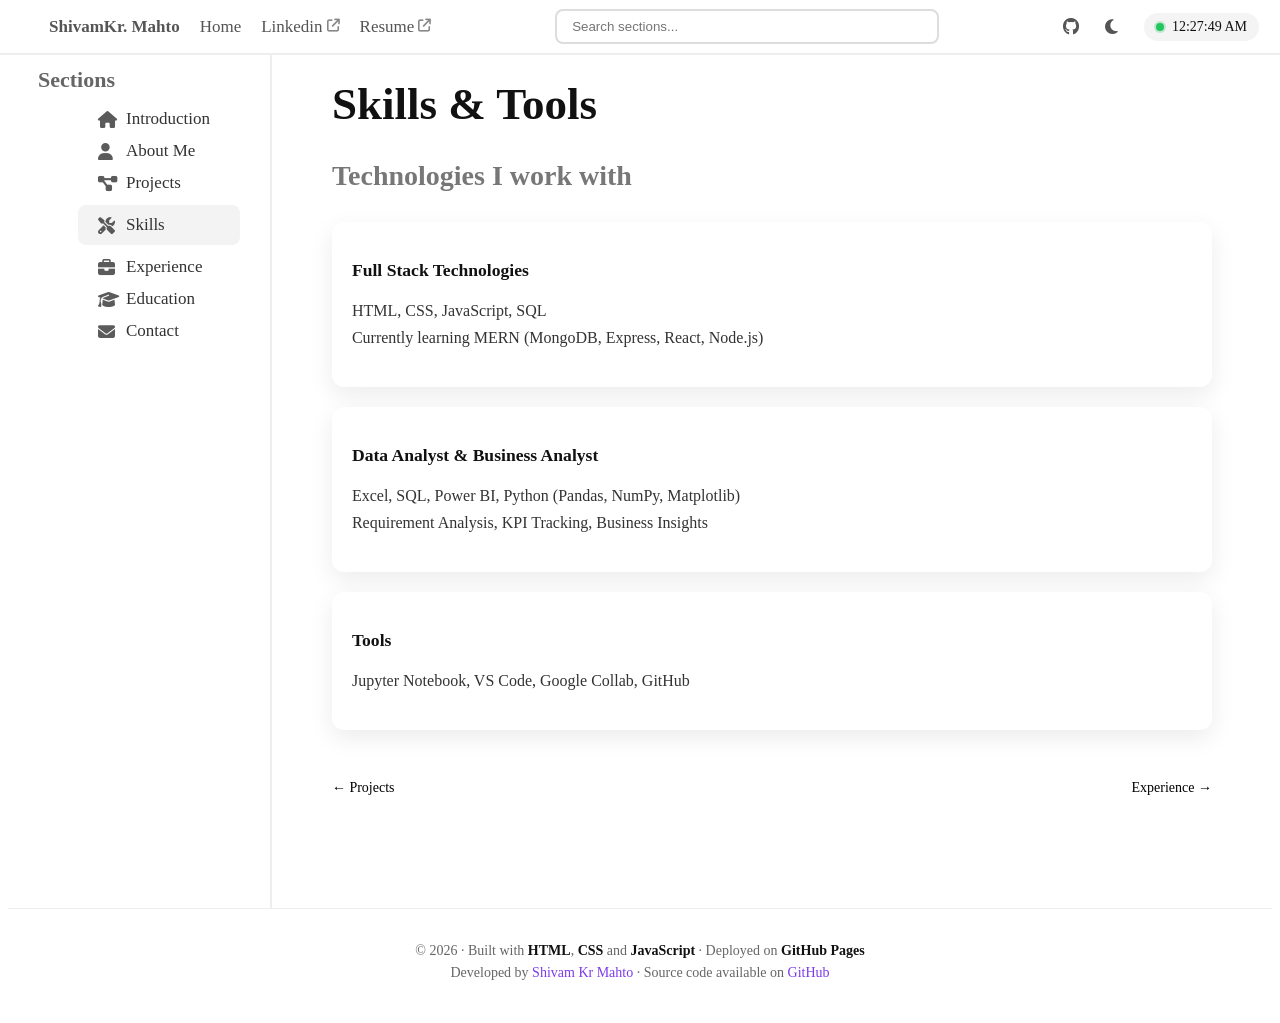
==== skills.html @ b014fe9d "Portfolio Website" ====
<!DOCTYPE html>
<html lang="en">

<head>
    <meta charset="UTF-8">
    <title>Shivam Kr Mahto | Skills</title>
  <link rel="icon" type="image/png" href="assets/image.png">

    <link href="https://fonts.googleapis.com/css2?family=Inter:wght@300;400;600;700&display=swap" rel="stylesheet">
    <link href="https://cdnjs.cloudflare.com/ajax/libs/font-awesome/6.5.0/css/all.min.css" rel="stylesheet">
    <link rel="stylesheet" href="css/style.css">
</head>

<body>

    <header class="topbar">
        <div class="left-top">
            <a href="index.html"><span class="brand">ShivamKr. Mahto</span></a>
            <a href="index.html">Home</a>
            <a href="https://www.linkedin.com/in/shivam-kumar-mahto-b7a84a311" target="_blank" class="external-link">
                Linkedin <i class="fa-solid fa-arrow-up-right-from-square"></i>
            </a>

            <a href="https://drive.google.com/file/d/10IWMMo92AAjVeqidFyqEpV32Dkv54fyv/view?usp=sharing" target="_blank"
                class="external-link">
                Resume <i class="fa-solid fa-arrow-up-right-from-square"></i>
            </a>
        </div>

        <!-- <div class="center-top">
        <input type="text" placeholder="Search sections...">
    </div> -->


        <!-- Search trigger -->
        <div class="center-top">
            <input type="text" id="searchTrigger" placeholder="Search sections..." readonly>
        </div>

        <div class="right-top"
            <a href="https://github.com/ShivamMahto2105" target="_blank">
                <i class="fa-brands fa-github"></i>
            </a>

            <i class="fa-solid fa-moon" id="themeToggle"></i>
            <div class="time-pill">
                <span class="status-dot"></span>
                <span id="time"></span>
            </div>
        </div>
    </header>

    <!-- ===== SEARCH MODAL ===== -->
    <div class="search-overlay" id="searchOverlay">
        <div class="search-box">
            <div class="search-header">
                <input type="text" id="searchInput" placeholder="Type a command or search...">
                <span class="close-btn" id="closeSearch">&times;</span>
            </div>

            <div class="search-results">
                <div class="search-item active" data-link="index.html">
                    <i class="fa-solid fa-house"></i> Home
                </div>
                <div class="search-item" data-link="about.html">
                    <i class="fa-solid fa-user"></i> About Me
                </div>
                <div class="search-item" data-link="project.html">
                    <i class="fa-solid fa-diagram-project"></i> Projects
                </div>
                <div class="search-item" data-link="skills.html">
                    <i class="fa-solid fa-screwdriver-wrench"></i> Skills
                </div>
                <div class="search-item" data-link="experience.html">
                    <i class="fa-solid fa-briefcase"></i> Experience
                </div>
                <div class="search-item" data-link="education.html">
                    <i class="fa-solid fa-graduation-cap"></i> Education
                </div>
                <div class="search-item" data-link="contact.html">
                    <i class="fa-solid fa-envelope"></i> Contact
                </div>
            </div>
        </div>
    </div>

    <!-- Main -->
    <div class="container">

        <aside class="sidebar">
            <h4 class="section-title">Sections</h4>
            <ul class="nav">
                <li>
                    <a href="index.html">
                        <i class="fa-solid fa-house"></i> Introduction
                    </a>
                </li>

                <li>
                    <a href="about.html">
                        <i class="fa-solid fa-user"></i> About Me
                    </a>
                </li>

                <li>
                    <a href="project.html">
                        <i class="fa-solid fa-diagram-project"></i> Projects
                    </a>
                </li>

                <li class="active">
                    <i class="fa-solid fa-screwdriver-wrench"></i> Skills
                    </a>
                </li>

                <li>
                    <a href="experience.html">
                        <i class="fa-solid fa-briefcase"></i> Experience
                    </a>
                </li>

                <li>
                    <a href="education.html">
                        <i class="fa-solid fa-graduation-cap"></i> Education
                    </a>
                </li>

                <li>
                    <a href="contact.html">
                        <i class="fa-solid fa-envelope"></i> Contact
                    </a>
                </li>
            </ul>

        </aside>

        <main class="content">

            <h1>Skills & Tools</h1>
            <h2 class="subtitle">Technologies I work with</h2>

            <div class="skill-box">
                <h3>Full Stack Technologies</h3>
                <p>HTML, CSS, JavaScript, SQL<br>Currently learning MERN (MongoDB, Express, React, Node.js)</p>
            </div>

            <div class="skill-box">
                <h3>Data Analyst & Business Analyst</h3>
                <p>
                    Excel, SQL, Power BI, Python (Pandas, NumPy, Matplotlib)<br>
                    Requirement Analysis, KPI Tracking, Business Insights
                </p>
            </div>

            <div class="skill-box">
                <h3>Tools</h3>
                <p>Jupyter Notebook, VS Code, Google Collab, GitHub</p>
            </div>
            <div class="page-nav">
                <a href="project.html">← Projects</a>
                <a href="experience.html">Experience →</a>
            </div>

        </main>

    </div>

    <footer class="site-footer">
        <p class="footer-line">
            © <span id="year"></span> · Built with
            <strong>HTML</strong>, <strong>CSS</strong> and <strong>JavaScript</strong>
            · Deployed on <strong>GitHub Pages</strong>
        </p>

        <p class="footer-line">
            Developed by
            <a href="index.html" target="_blank">Shivam Kr Mahto</a>
            · Source code available on
            <a href="https://github.com/ShivamMahto2105" target="_blank">GitHub</a>
        </p>
    </footer>

    <!-- SCRIPTS -->
    <script src="js/script.js"></script>

</body>

</html>
---- css/style.css ----
/* =* {
    box-sizing: border-box;
    font-family: 'Inter', sans-serif;
} */
html {
    scroll-behavior: smooth;
}
body {
    background: #ffffff;
    color: #111;
}

/* ================= TOP BAR ================= */
/* .topbar {
    position: fixed;
    top: 0;
    left: 0;
    right: 0;

    height: 53px;
    display: flex;
    align-items: center;
    justify-content: space-between;
    padding: 0 32px;

    background: rgba(255, 255, 255, 0);
     backdrop-filter: blur(0px);
    border-bottom: 1px solid transparent;

    transition:
        background 0.25s ease,
        box-shadow 0.25s ease,
        backdrop-filter 0.25s ease,
        border-color 0.25s ease;

    z-index: 1000; 
 }   */

.topbar.scrolled {
    background: rgba(255, 255, 255, 0.85);
    backdrop-filter: blur(10px);
    box-shadow: 0 6px 20px rgba(0, 0, 0, 0.08);
    border-bottom: 1px solid rgba(0, 0, 0, 0.06);
}

body.dark .topbar.scrolled {
    background: rgba(15, 15, 15, 0.8);
    box-shadow: 0 6px 20px rgba(0, 0, 0, 0.5);
    border-bottom: 1px solid rgba(255, 255, 255, 0.08);
}

/* ================= TOP BAR ================= */
/* .topbar {
    position: sticky;
    top: 0;
    z-index: 1000;

    height: 56px;
    padding: 0 32px;
    /* more side spacing */
    /* background: #fff;
    border-bottom: 1px solid #eee;
} 
/* Space between brand & links */
.left-top {
    gap: 22px;
    margin-left: 25px;
}
/* .brand {
    font-size: 17px;
    font-weight: 700;
    margin-right: 20px;
}  */

/* Right section spacing */
.right-top {
    gap: 20px;
    margin-right: 45px;
}

/* ================= TIME PILL ================= */
.time-pill {
    display: flex;
    align-items: center;
    gap: 8px;

    padding: 6px 12px;
    border-radius: 999px;
    background: #f4f4f5;
    font-size: 14px;
    font-weight: 500;
    color: #111;
}

/* Green dot */
.status-dot {
    width: 8px;
    height: 8px;
    border-radius: 50%;
    background: #22c55e;
    /* green */
    box-shadow: 0 0 0 2px rgba(34, 197, 94, 0.25);
}

body.dark .topbar {
    background: #0f0f0f;
    border-color: #222;
}

body.dark .time-pill {
    background: #1f1f1f;
    color: #e5e5e5;
}

.topbar {
    position: fixed;
    top: 0;
    left: 0;
    width: 100%;
    height: 53px;

    background: #ffffff;
    z-index: 1000;

    border-bottom: 1px solid #eee;

    display: flex;
    align-items: center;
    justify-content: space-between;
    padding: 0 24px; 
}

body.dark .topbar {
    background: #111;
}

.topbar.scrolled {
    box-shadow: 0 6px 20px rgba(0, 0, 0, 0.08);
}

/* body.dark .topbar.scrolled {
    box-shadow: 0 6px 20px rgba(0, 0, 0, 0.4);
} */

.topbar.scrolled {
    box-shadow: 0 6px 20px rgba(0, 0, 0, 0.08);
}

body.dark .topbar.scrolled {
    box-shadow: 0 6px 20px rgba(0, 0, 0, 0.4);
}

.topbar {
    height: 53px;
    border-bottom: 2px solid #eee;
    display: flex;
    align-items: center;
    justify-content: space-between;
    padding: 0 24px;
}

.left-top {
    display: flex;
    justify-content: space-between;
    align-items: center;
    gap: 20px;
}

.arrow {
    font-size: 1.2em;
    opacity: 1;
    margin-right: 0px;
}
.brand {
    font-size: 17px;
    font-weight: 700;
}

.left-top a {
    text-decoration: none;
    color: #555;
    font-size: 17px;
}

.center-top input {
    width: 350px;
    padding: 8px 15px;
    border-radius: 8px;
    border: 2px solid #ddd;
}

.right-top {
    display: flex;
    justify-content: space-around;
    align-items: center;
    gap: 26px;
    font-size: 17px;
}

/* Linkdin Resume Icon Large */
.external-link {
    color: #1c1a1a;
    transition: color 0.2s ease;
}

.external-link i {
    font-size: 0.75em;
    opacity: 0.7;
    transition: transform 0.2s ease, opacity 0.2s ease;
}

body.dark .external-link {
    color: #aaa;
}

body.dark .external-link:hover {
    color: #fff;
}

/* Hover effect */
.external-link:hover {
    color: #000;
}

.external-link:hover i {
    transform: scale(1.09) translate(1px, -1px);
    opacity: 1;
}


.external-link {
    display: inline-flex;
    align-items: center;
    gap: 4px;
}

.external-link i {
    font-size: 0.75em;
    opacity: 0.7;
}

/* ================= LAYOUT ================= */
.container {
    display: flex;
}

/* SIDEBAR */
.sidebar {
    width: 290px;
    padding: 30px;
    border-right: 2px solid #eee;
    min-height: calc(100vh - 60px);
}

.section-title {
    font-size: 22px;
    margin-bottom: 15px;
    color: #666;
}

.nav {
    list-style: none;
}

.nav li {
    padding: 10px 20px;
    font-size: 17px;
    color: #333;
    border-radius: 8px;
    cursor: pointer;
    position: relative;
    margin-bottom: 12px;
}
.nav li a {
    text-decoration: none;
    color: inherit;
    position: absolute;
    inset: 0;
    padding: 8px 20px;
}

.nav li.active,
.nav li:hover {
    background: #f3f3f3;
}
/* CONTENT */
.content {
    padding: 40px 60px;
    width: 100%;
}

.content h1 {
    font-size: 45px;
    font-weight: 700;
}

.subtitle {
    font-size: 28px;
    font-weight: 600;
    color: #777;
    margin: 10px 0 30px;
}

.content p {
    max-width: 700px;
    line-height: 1.7;
    margin-bottom: 16px;
    color: #333;
}

/* BUTTONS */
.buttons {
    margin-top: 20px;
    display: flex;
    gap: 12px;
}

/* Mail Hover Effect */
.btn.outline.send-mail:hover {
    background: #f2f2f2;
    color: #000;
}

body.dark .btn.outline.send-mail:hover {
    background: #1f1f1f;
    color: #fff;
}
.btn {
    padding: 10px 18px;
    background: #7c3aed;
    color: #fff;
    border-radius: 6px;
    text-decoration: none;
    font-size: 16px;
}

.btn.outline {
    background: transparent;
    border: 1px solid #ccc;
    color: #333;
}

/* PAGE NAV */
.page-nav {
    margin-top: 50px;
    display: flex;
    justify-content: space-between;
    font-size: 14px;
}

.page-nav a {
    text-decoration: none;
    color: #000;
}

/* PROJECTS & SKILLS */
.project-card,
.skill-box {
    background: #ffffff;
    border-radius: 12px;
    padding: 20px;
    margin-bottom: 20px;

    /* Card effect */
    box-shadow: 0 8px 24px rgba(0, 0, 0, 0.08);
    border: none;

    /* Smooth animation */
    transition: transform 0.3s ease, box-shadow 0.3s ease;
}

.project-card:hover,
.skill-box:hover {
    transform: translateY(-6px);
    box-shadow: 0 16px 40px rgba(0, 0, 0, 0.12);
}

.project-card h3,
.skill-box h3 {
    margin-bottom: 10px;
    font-size: 1.1rem;
    font-weight: 600;
}

.cards-container {
    display: grid;
    grid-template-columns: repeat(3, 1fr);
    /* 3 cards in one row */
    gap: 24px;
}

/* Project Card Link */
.project-card-link {
    text-decoration: none;
    color: inherit;
    display: block;
}


/* ================= DARK MODE ================= */
body.dark {
    background: #0f0f0f;
    color: #e5e5e5;
}

body.dark .topbar,
body.dark .sidebar {
    background: #111;
    border-color: #222;
}

body.dark .nav li.active,
body.dark .nav li:hover {
    background: #1f1f1f;
}

body.dark .content p,
body.dark .subtitle,
body.dark .nav li,
body.dark a {
    color: #ddd;
}

body.dark .project-card,
body.dark .skill-box {
    background: #141414;
    border-color: #222;
}

body.dark .btn.outline {
    border-color: #555;
    color: #ddd;
}

/* ================= EXPERIENCE ================= */
.experience {
    position: relative;
    margin-left: 20px;
}

/* vertical line */
.experience::before {
    content: "";
    position: absolute;
    left: 12px;
    top: 0;
    width: 2px;
    height: 100%;
    background: #e5e7eb;
}

.exp-item {
    display: flex;
    gap: 20px;
    margin-bottom: 40px;
    position: relative;
}

/* circle icon */
.exp-icon {
    width: 26px;
    height: 26px;
    background: #2563eb;
    color: #fff;
    border-radius: 50%;
    font-size: 14px;

    display: flex;
    align-items: center;
    justify-content: center;
    z-index: 1;
}

/* content */
.exp-content h3 {
    font-size: 1.05rem;
    font-weight: 600;
    margin-bottom: 4px;
}

.exp-date {
    display: block;
    font-size: 0.85rem;
    color: #6b7280;
    margin-bottom: 8px;
}

.exp-content p {
    font-size: 0.95rem;
    color: #4b5563;
    line-height: 1.6;
}

/* header with badge */
.exp-header { 
    display: flex;
    align-items: center;
    gap: 10px;
}

.badge {
    background: #dbeafe;
    color: #2563eb;
    font-size: 0.7rem;
    padding: 3px 8px;
    border-radius: 999px;
}

/* ================= EDUCATION ================= */
.education {
    position: relative;
    margin-left: 20px;
}
/* vertical line */
.education::before {
    content: "";
    position: absolute;
    left: 12px;
    top: 0;
    width: 2px;
    height: 100%;
    background: #e5e7eb;
}
.edu-item {
    display: flex;
    gap: 20px;
    margin-bottom: 40px;
}
/* dot */
.edu-icon {
    width: 26px;
    height: 26px;
    background: #2563eb;
    color: #fff;
    border-radius: 50%;
    font-size: 14px;

    display: flex;
    align-items: center;
    justify-content: center;
    z-index: 1;
}

/* content */
.edu-content h3 {
    font-size: 1.05rem;
    font-weight: 600;
    margin-bottom: 4px;
}

.edu-course {
    font-size: 0.95rem;
    color: #374151;
}

.edu-course span {
    font-size: 0.85rem;
    color: #6b7280;
}

.edu-time {
    display: block;
    font-size: 0.85rem;
    color: #6b7280;
    margin: 6px 0;
}

.edu-desc {
    font-size: 0.95rem;
    color: #4b5563;
    line-height: 1.6;
}

/* ================= CONTACT ================= */
.contact-card {
    display: flex;
    align-items: center;
    gap: 16px;
    border: 1px solid #eee;
    border-radius: 8px;
    padding: 16px;
    margin-bottom: 16px;
}

.contact-card i {
    font-size: 22px;
    color: #7c3aed;
}

.contact-card h3 {
    font-size: 16px;
    margin-bottom: 4px;
}

/* .contact-card a {
    font-size: 14px;
    color: #333;
    text-decoration: none;
} */

/* body.dark .contact-card {
    background: #141414;
    border-color: #222;
} */

/* To prevent Underline  */
.contact-link {
    text-decoration: none;
    color: inherit;
    display: block;
}

/* Top right icons hover */
.right-top i {
    cursor: pointer;
    transition: transform 0.18s ease, color 0.18s ease, opacity 0.18s ease;
    color: #555;
}

/* Hover effect */
.right-top i:hover {
    transform: scale(1.2);
    color: #000;
    opacity: 1;
}

body.dark .right-top i {
    color: #aaa;
}

body.dark .right-top i:hover {
    color: #fff;
}

.fa-github,
#themeToggle {
    cursor: pointer;
}

/* Animation */
.search-overlay {
    animation: fadeIn 0.2s ease;
}

@keyframes fadeIn {
    from {
        opacity: 0;
    }

    to {
        opacity: 1;
    }
}

/* Search items
 /* <!-- Minimal inline styles for search (move to style.css if you want) --> */
.search-overlay {
    position: fixed;
    inset: 0;
    background: rgba(0, 0, 0, 0.55);
    display: none;
    align-items: center;
    justify-content: center;
    z-index: 9999;
}

.search-box {
    width: 460px;
    background: #fff;
    border-radius: 15px;
    box-shadow: 0 25px 60px rgba(0, 0, 0, 0.25);
    overflow: hidden;
    animation: fadeIn .2s ease;
}

    body.dark .search-box {
        background: #1f1f1f;
        color: #fff;
    }

@keyframes fadeIn {
    from {
        opacity: 0;
        transform: scale(.98)
    }

    to {
        opacity: 1
    }
}

.search-header {
    display: flex;
    align-items: center;
    gap: 10px;
    padding: 14px;
    border-bottom: 1px solid #ddd;
}

body.dark .search-header {
    border-color: #333;
}

.search-header input {
    flex: 1;
    border: none;
    outline: none;
    font-size: 16px;
    background: transparent;
    color: inherit;
}

.close-btn {
    font-size: 22px;
    cursor: pointer;
    opacity: .7;
}

.search-results {
    max-height: 300px;
    overflow-y: auto;
}

.search-item {
    display: flex;
    align-items: center;
    gap: 12px;
    padding: 12px 16px;
    cursor: pointer;
}

.search-item i {
    width: 18px;
    opacity: .7;
}

.search-item:hover,
.search-item.active {
    background: #f1f1f1;
}

body.dark .search-item:hover,
body.dark .search-item.active {
    background: #2a2a2a;
}

.nav li,
.nav li a {
    display: flex;
    align-items: center;
    gap: 10px;
}

.nav i {
    width: 18px;
    opacity: 0.8;
}

/* ================= FOOTER ================= */
.site-footer {
    border-top: 1px solid #eee;
    padding: 28px 20px;
    text-align: center;
    font-size: 14px;
    color: #666;
    background: #fff;
}

.site-footer strong {
    font-weight: 600;
    color: #111;
}

.site-footer a {
    color: #7c3aed;
    text-decoration: none;
    font-weight: 500;
}

.site-footer a:hover {
    text-decoration: underline;
}

.footer-line {
    margin: 6px 0;
}

/* Dark mode */
body.dark .site-footer {
    background: #0f0f0f;
    border-color: #222;
    color: #aaa;
}

body.dark .site-footer strong {
    color: #fff;
}
/* ================= RESPONSIVE ONLY ================= */

/* Tablet & Mobile */
@media (max-width: 1024px) {

    .cards-container {
        grid-template-columns: repeat(2, 1fr);
    }

    .content {
        padding: 32px 32px;
    }
}

/* Mobile */
@media (max-width: 768px) {

    /* Topbar */
    .center-top {
        display: none;
    }

    .topbar {
        padding: 0 16px;
    }

    .brand {
        font-size: 15px;
    }

    /* Layout */
    .container {
        flex-direction: column;
    }

    .sidebar {
        width: 100%;
        min-height: auto;
        border-right: none;
        border-bottom: 2px solid #eee;
        padding: 20px;
    }

    .content {
        padding: 24px 20px;
    }

    /* Cards */
    .cards-container {
        grid-template-columns: 1fr;
    }

    /* Headings */
    .content h1 {
        font-size: 32px;
    }

    .subtitle {
        font-size: 20px;
    }

    /* Search modal */
    .search-box {
        width: 92%;
    }
}

/* Small phones */
@media (max-width: 480px) {

    .right-top {
        gap: 14px;
        font-size: 16px;
    }

    .nav li {
        font-size: 16px;
        padding: 10px 14px;
    }

    .btn {
        font-size: 14px;
        padding: 8px 14px;
    }

    .project-card,
    .skill-box {
        padding: 16px;
    }
}
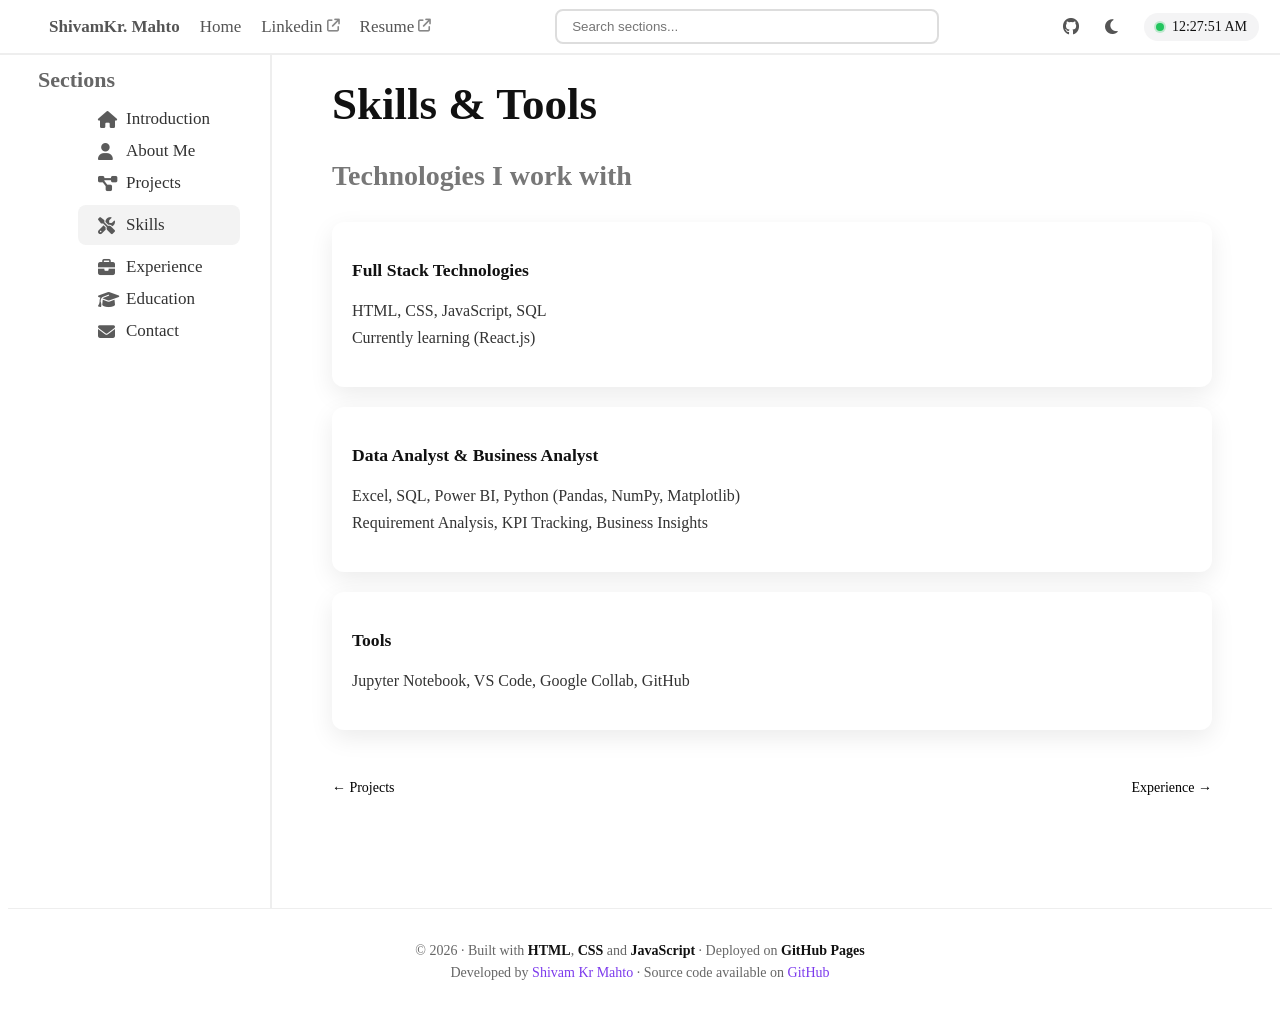
==== commit a6d3d062: "Update" ====
--- a/skills.html
+++ b/skills.html
@@ -141,7 +141,7 @@
 
             <div class="skill-box">
                 <h3>Full Stack Technologies</h3>
-                <p>HTML, CSS, JavaScript, SQL<br>Currently learning MERN (MongoDB, Express, React, Node.js)</p>
+                <p>HTML, CSS, JavaScript, SQL<br>Currently learning (React.js)</p>
             </div>
 
             <div class="skill-box">
